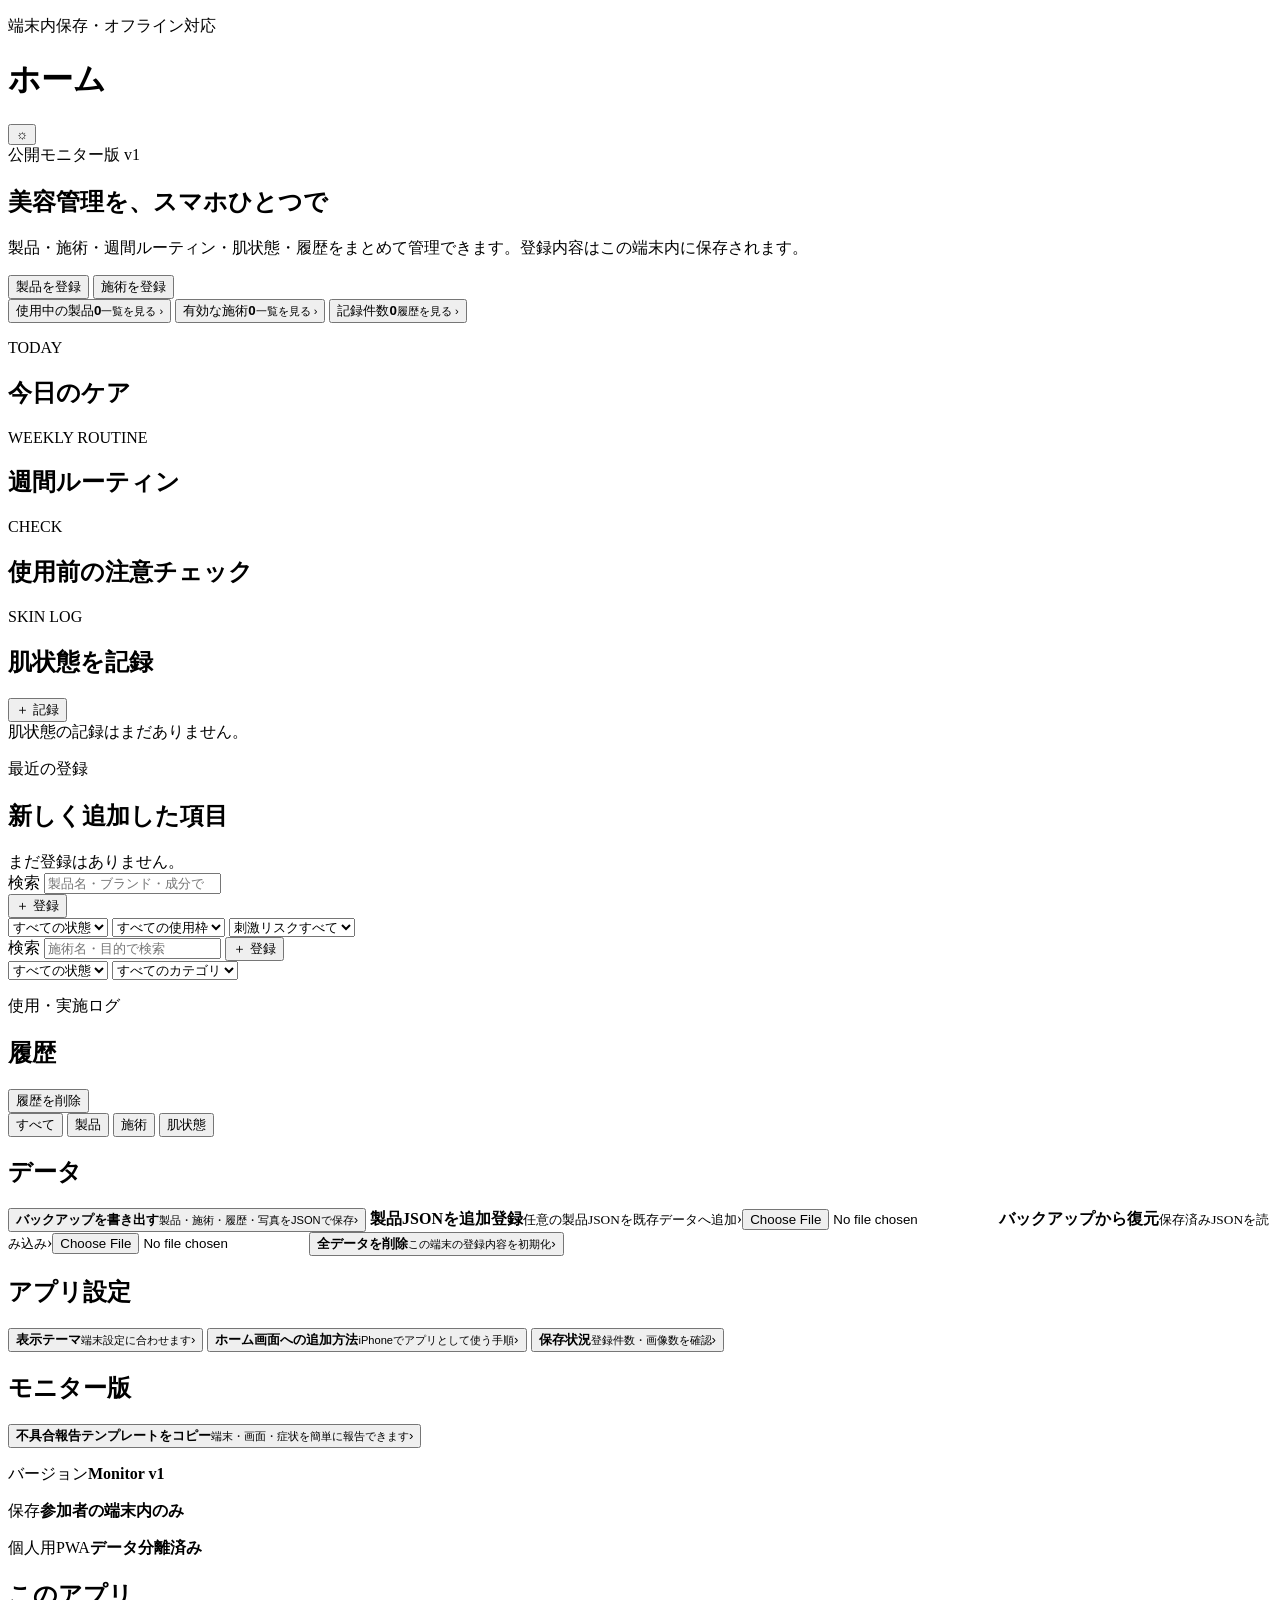
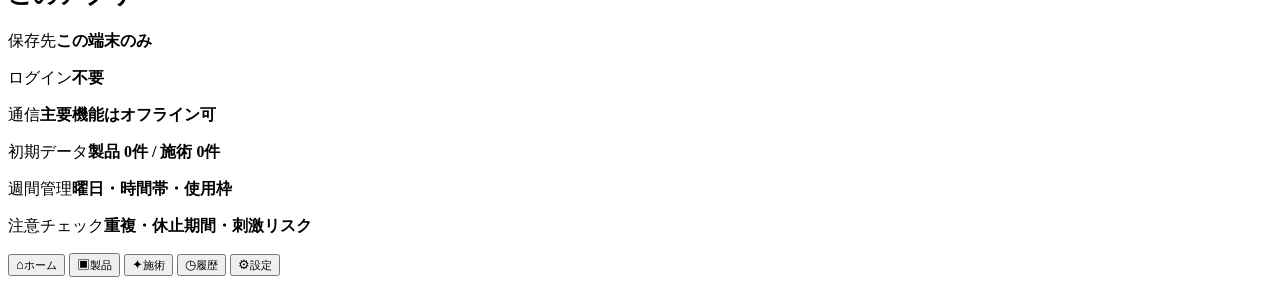
==== docs/cosmetics-manager-monitor/index.html @ 2ebe32fd "Create public monitor PWA shell" ====
<!doctype html>
<html lang="ja">
<head>
  <meta charset="utf-8">
  <meta name="viewport" content="width=device-width, initial-scale=1, viewport-fit=cover">
  <meta name="theme-color" content="#fff8f5">
  <meta name="description" content="化粧品・施術・週間ルーティン・肌状態をスマホで管理できる公開モニター版PWA">
  <meta name="apple-mobile-web-app-capable" content="yes">
  <meta name="apple-mobile-web-app-status-bar-style" content="default">
  <meta name="apple-mobile-web-app-title" content="美容管理 Monitor">
  <link rel="manifest" href="manifest.webmanifest?v=1">
  <link rel="icon" href="icons/icon-192.png" sizes="192x192">
  <link rel="apple-touch-icon" href="icons/icon-192.png">
  <link rel="stylesheet" href="styles.css?v=1">
  <title>美容管理｜公開モニター版</title>
</head>
<body>
  <div class="app-shell">
    <header class="topbar">
      <div>
        <p class="eyebrow">端末内保存・オフライン対応</p>
        <h1 id="screenTitle">ホーム</h1>
      </div>
      <button id="themeToggle" class="icon-btn" type="button" aria-label="表示テーマを切り替える">☼</button>
    </header>

    <main id="app" class="content" tabindex="-1">
      <section class="screen active" data-screen="home">
        <div class="hero-card">
          <div>
            <span class="status-pill">公開モニター版 v1</span>
            <h2>美容管理を、スマホひとつで</h2>
            <p>製品・施術・週間ルーティン・肌状態・履歴をまとめて管理できます。登録内容はこの端末内に保存されます。</p>
          </div>
          <div class="hero-actions">
            <button class="primary-btn" data-action="new-product" type="button">製品を登録</button>
            <button class="secondary-btn" data-action="new-treatment" type="button">施術を登録</button>
          </div>
        </div>

        <div class="stat-grid" aria-label="登録状況">
          <button class="stat-card tap-card" data-go-screen="products" type="button"><span>使用中の製品</span><strong id="productCount">0</strong><small>一覧を見る ›</small></button>
          <button class="stat-card tap-card" data-go-screen="treatments" type="button"><span>有効な施術</span><strong id="treatmentCount">0</strong><small>一覧を見る ›</small></button>
          <button class="stat-card tap-card" data-go-screen="history" type="button"><span>記録件数</span><strong id="historyCount">0</strong><small>履歴を見る ›</small></button>
        </div>

        <section class="panel routine-panel">
          <div class="section-heading">
            <div><p class="eyebrow">TODAY</p><h2>今日のケア</h2></div>
            <span id="todayLabel" class="mini-label"></span>
          </div>
          <div id="todayRoutine" class="routine-list"></div>
        </section>

        <section class="panel">
          <div class="section-heading">
            <div><p class="eyebrow">WEEKLY ROUTINE</p><h2>週間ルーティン</h2></div>
          </div>
          <div id="routineDayPicker" class="day-picker compact-days" aria-label="曜日を選択"></div>
          <div id="weeklyRoutine" class="routine-list"></div>
        </section>

        <section class="panel safety-panel">
          <div class="section-heading">
            <div><p class="eyebrow">CHECK</p><h2>使用前の注意チェック</h2></div>
          </div>
          <div id="safetyChecks"></div>
        </section>

        <section class="panel skin-panel">
          <div class="section-heading">
            <div><p class="eyebrow">SKIN LOG</p><h2>肌状態を記録</h2></div>
            <button id="newSkinLogBtn" class="primary-btn compact" type="button">＋ 記録</button>
          </div>
          <div id="latestSkinLog" class="empty-state">肌状態の記録はまだありません。</div>
        </section>

        <section class="panel">
          <div class="section-heading">
            <div><p class="eyebrow">最近の登録</p><h2>新しく追加した項目</h2></div>
          </div>
          <div id="recentItems" class="empty-state">まだ登録はありません。</div>
        </section>
      </section>

      <section class="screen" data-screen="products">
        <div class="toolbar">
          <label class="search-box">
            <span>検索</span>
            <input id="productSearch" type="search" placeholder="製品名・ブランド・成分で検索">
          </label>
          <div class="toolbar-actions">
            <button class="primary-btn compact" data-action="new-product" type="button">＋ 登録</button>
          </div>
        </div>
        <div class="filter-row">
          <select id="productStatusFilter" aria-label="状態で絞り込み"><option value="">すべての状態</option><option>使用中</option><option>休止</option><option>終了</option></select>
          <select id="productFrameFilter" aria-label="使用枠で絞り込み"><option value="">すべての使用枠</option><option>通常</option><option>実家</option><option>寝る前</option><option>休止</option></select>
          <select id="productRiskFilter" aria-label="刺激リスクで絞り込み"><option value="">刺激リスクすべて</option><option>低</option><option>中</option><option>高</option></select>
        </div>
        <div id="productList" class="card-list"></div>
      </section>

      <section class="screen" data-screen="treatments">
        <div class="toolbar">
          <label class="search-box">
            <span>検索</span>
            <input id="treatmentSearch" type="search" placeholder="施術名・目的で検索">
          </label>
          <button class="primary-btn compact" data-action="new-treatment" type="button">＋ 登録</button>
        </div>
        <div class="filter-row two-cols">
          <select id="treatmentStatusFilter" aria-label="状態で絞り込み"><option value="">すべての状態</option><option>継続</option><option>休止</option><option>終了</option></select>
          <select id="treatmentCategoryFilter" aria-label="カテゴリで絞り込み"><option value="">すべてのカテゴリ</option><option>セルフケア</option><option>美容医療</option><option>皮膚科</option><option>機器</option><option>その他</option></select>
        </div>
        <div id="treatmentList" class="card-list"></div>
      </section>

      <section class="screen" data-screen="history">
        <div class="section-heading">
          <div><p class="eyebrow">使用・実施ログ</p><h2>履歴</h2></div>
          <button id="clearHistoryBtn" class="text-btn danger-text" type="button">履歴を削除</button>
        </div>
        <div id="historyFilters" class="segment-row" aria-label="履歴の種類">
          <button class="segment active" data-history-filter="" type="button">すべて</button>
          <button class="segment" data-history-filter="product" type="button">製品</button>
          <button class="segment" data-history-filter="treatment" type="button">施術</button>
          <button class="segment" data-history-filter="skin" type="button">肌状態</button>
        </div>
        <div id="historyList" class="timeline"></div>
      </section>

      <section class="screen" data-screen="settings">
        <section class="panel settings-panel">
          <h2>データ</h2>
          <button id="exportBtn" class="setting-row" type="button"><span><strong>バックアップを書き出す</strong><small>製品・施術・履歴・写真をJSONで保存</small></span><span>›</span></button>
          <label class="setting-row file-row"><span><strong>製品JSONを追加登録</strong><small>任意の製品JSONを既存データへ追加</small></span><span>›</span><input id="mergeProductsInput" class="merge-products-input" data-merge-products-input type="file" accept="application/json,.json"></label>
          <label class="setting-row file-row"><span><strong>バックアップから復元</strong><small>保存済みJSONを読み込み</small></span><span>›</span><input id="importInput" type="file" accept="application/json,.json"></label>
          <button id="resetBtn" class="setting-row danger-row" type="button"><span><strong>全データを削除</strong><small>この端末の登録内容を初期化</small></span><span>›</span></button>
        </section>
        <section class="panel settings-panel">
          <h2>アプリ設定</h2>
          <button id="settingsThemeBtn" class="setting-row" type="button"><span><strong>表示テーマ</strong><small id="settingsThemeLabel">端末設定に合わせます</small></span><span>›</span></button>
          <button id="settingsHomeBtn" class="setting-row" type="button"><span><strong>ホーム画面への追加方法</strong><small>iPhoneでアプリとして使う手順</small></span><span>›</span></button>
          <button id="settingsStorageBtn" class="setting-row" type="button"><span><strong>保存状況</strong><small>登録件数・画像数を確認</small></span><span>›</span></button>
        </section>
        <section class="panel settings-panel">
          <h2>モニター版</h2>
          <button id="monitorFeedbackBtn" class="setting-row" type="button"><span><strong>不具合報告テンプレートをコピー</strong><small>端末・画面・症状を簡単に報告できます</small></span><span>›</span></button>
          <div class="about-list">
            <p><span>バージョン</span><strong>Monitor v1</strong></p>
            <p><span>保存</span><strong>参加者の端末内のみ</strong></p>
            <p><span>個人用PWA</span><strong>データ分離済み</strong></p>
          </div>
        </section>
        <section class="panel settings-panel">
          <h2>このアプリ</h2>
          <div class="about-list">
            <p><span>保存先</span><strong>この端末のみ</strong></p>
            <p><span>ログイン</span><strong>不要</strong></p>
            <p><span>通信</span><strong>主要機能はオフライン可</strong></p>
            <p><span>初期データ</span><strong>製品 0件 / 施術 0件</strong></p>
            <p><span>週間管理</span><strong>曜日・時間帯・使用枠</strong></p>
            <p><span>注意チェック</span><strong>重複・休止期間・刺激リスク</strong></p>
          </div>
        </section>
      </section>
    </main>

    <nav class="bottom-nav" aria-label="主要メニュー">
      <button class="nav-item active" data-target="home" type="button"><span>⌂</span><small>ホーム</small></button>
      <button class="nav-item" data-target="products" type="button"><span>▣</span><small>製品</small></button>
      <button class="nav-item" data-target="treatments" type="button"><span>✦</span><small>施術</small></button>
      <button class="nav-item" data-target="history" type="button"><span>◷</span><small>履歴</small></button>
      <button class="nav-item" data-target="settings" type="button"><span>⚙</span><small>設定</small></button>
    </nav>
  </div>

  <dialog id="editorDialog" class="sheet-dialog">
    <form id="editorForm" method="dialog" class="sheet">
      <div class="sheet-handle"></div>
      <div class="sheet-header">
        <div><p id="editorEyebrow" class="eyebrow">新規登録</p><h2 id="editorTitle">製品を登録</h2></div>
        <button id="closeEditor" class="icon-btn" value="cancel" type="button" aria-label="閉じる">×</button>
      </div>
      <div id="editorFields" class="form-fields"></div>
      <div class="sheet-actions">
        <button class="secondary-btn" id="cancelEditor" value="cancel" type="button">キャンセル</button>
        <button class="primary-btn" id="saveEditor" value="default" type="submit">保存</button>
      </div>
    </form>
  </dialog>

  <dialog id="confirmDialog" class="confirm-dialog">
    <form method="dialog" class="confirm-card">
      <h2 id="confirmTitle">確認</h2>
      <p id="confirmMessage"></p>
      <div class="confirm-actions">
        <button id="confirmCancel" class="secondary-btn" value="cancel" type="button">キャンセル</button>
        <button id="confirmOk" class="danger-btn" value="confirm" type="button">削除する</button>
      </div>
    </form>
  </dialog>

  <dialog id="logDialog" class="confirm-dialog log-dialog">
    <form id="logForm" class="confirm-card">
      <h2 id="logTitle">記録</h2>
      <div class="form-fields">
        <div class="field"><label for="logDateTime">日時</label><input id="logDateTime" name="createdAt" type="datetime-local" required></div>
        <div class="field"><label for="logNote">メモ</label><textarea id="logNote" name="note" placeholder="肌の反応、使用量、施術後の状態など"></textarea></div>
      </div>
      <div class="confirm-actions">
        <button id="logCancel" class="secondary-btn" type="button">キャンセル</button>
        <button class="primary-btn" type="submit">記録する</button>
      </div>
    </form>
  </dialog>

  <dialog id="skinDialog" class="confirm-dialog skin-dialog">
    <form id="skinForm" class="confirm-card">
      <h2>肌状態を記録</h2>
      <p class="dialog-help">その日の肌を5段階で記録します。</p>
      <div id="skinScorePicker" class="score-picker">
        <button type="button" data-score="1">1<span>不調</span></button>
        <button type="button" data-score="2">2<span>やや不調</span></button>
        <button type="button" data-score="3">3<span>普通</span></button>
        <button type="button" data-score="4">4<span>良好</span></button>
        <button type="button" data-score="5">5<span>とても良好</span></button>
      </div>
      <input id="skinScore" name="score" type="hidden" value="3">
      <div class="form-fields skin-form-fields">
        <div class="field"><label for="skinCondition">状態タグ</label><input id="skinCondition" name="condition" type="text" placeholder="例：乾燥、赤み、皮脂、安定"></div>
        <div class="field"><label for="skinNote">メモ</label><textarea id="skinNote" name="note" placeholder="気づいた変化や刺激感など"></textarea></div>
      </div>
      <div class="confirm-actions">
        <button id="skinCancel" class="secondary-btn" type="button">キャンセル</button>
        <button class="primary-btn" type="submit">保存</button>
      </div>
    </form>
  </dialog>

  <dialog id="detailDialog" class="sheet-dialog detail-dialog">
    <div class="sheet detail-sheet">
      <div class="sheet-handle"></div>
      <div class="sheet-header">
        <div><p id="detailEyebrow" class="eyebrow">詳細</p><h2 id="detailTitle">詳細</h2></div>
        <button id="detailClose" class="icon-btn" type="button" aria-label="閉じる">×</button>
      </div>
      <div id="detailBody" class="detail-body"></div>
      <div id="detailActions" class="detail-actions"></div>
    </div>
  </dialog>

  <dialog id="historyEditDialog" class="confirm-dialog history-edit-dialog">
    <form id="historyEditForm" class="confirm-card">
      <h2 id="historyEditTitle">記録を編集</h2>
      <div id="historyEditFields" class="form-fields"></div>
      <div class="confirm-actions">
        <button id="historyEditCancel" class="secondary-btn" type="button">キャンセル</button>
        <button class="primary-btn" type="submit">保存</button>
      </div>
    </form>
  </dialog>

  <dialog id="infoDialog" class="confirm-dialog info-dialog">
    <div class="confirm-card">
      <h2 id="infoTitle">情報</h2>
      <div id="infoBody" class="info-body"></div>
      <div class="confirm-actions single">
        <button id="infoClose" class="primary-btn" type="button">閉じる</button>
      </div>
    </div>
  </dialog>

  <div id="toast" class="toast" role="status" aria-live="polite"></div>
  <script src="app.js?v=1" defer></script>
  <script src="app-v2.js?v=1" defer></script>
  <script src="app-v3.js?v=1" defer></script>
</body>
</html>
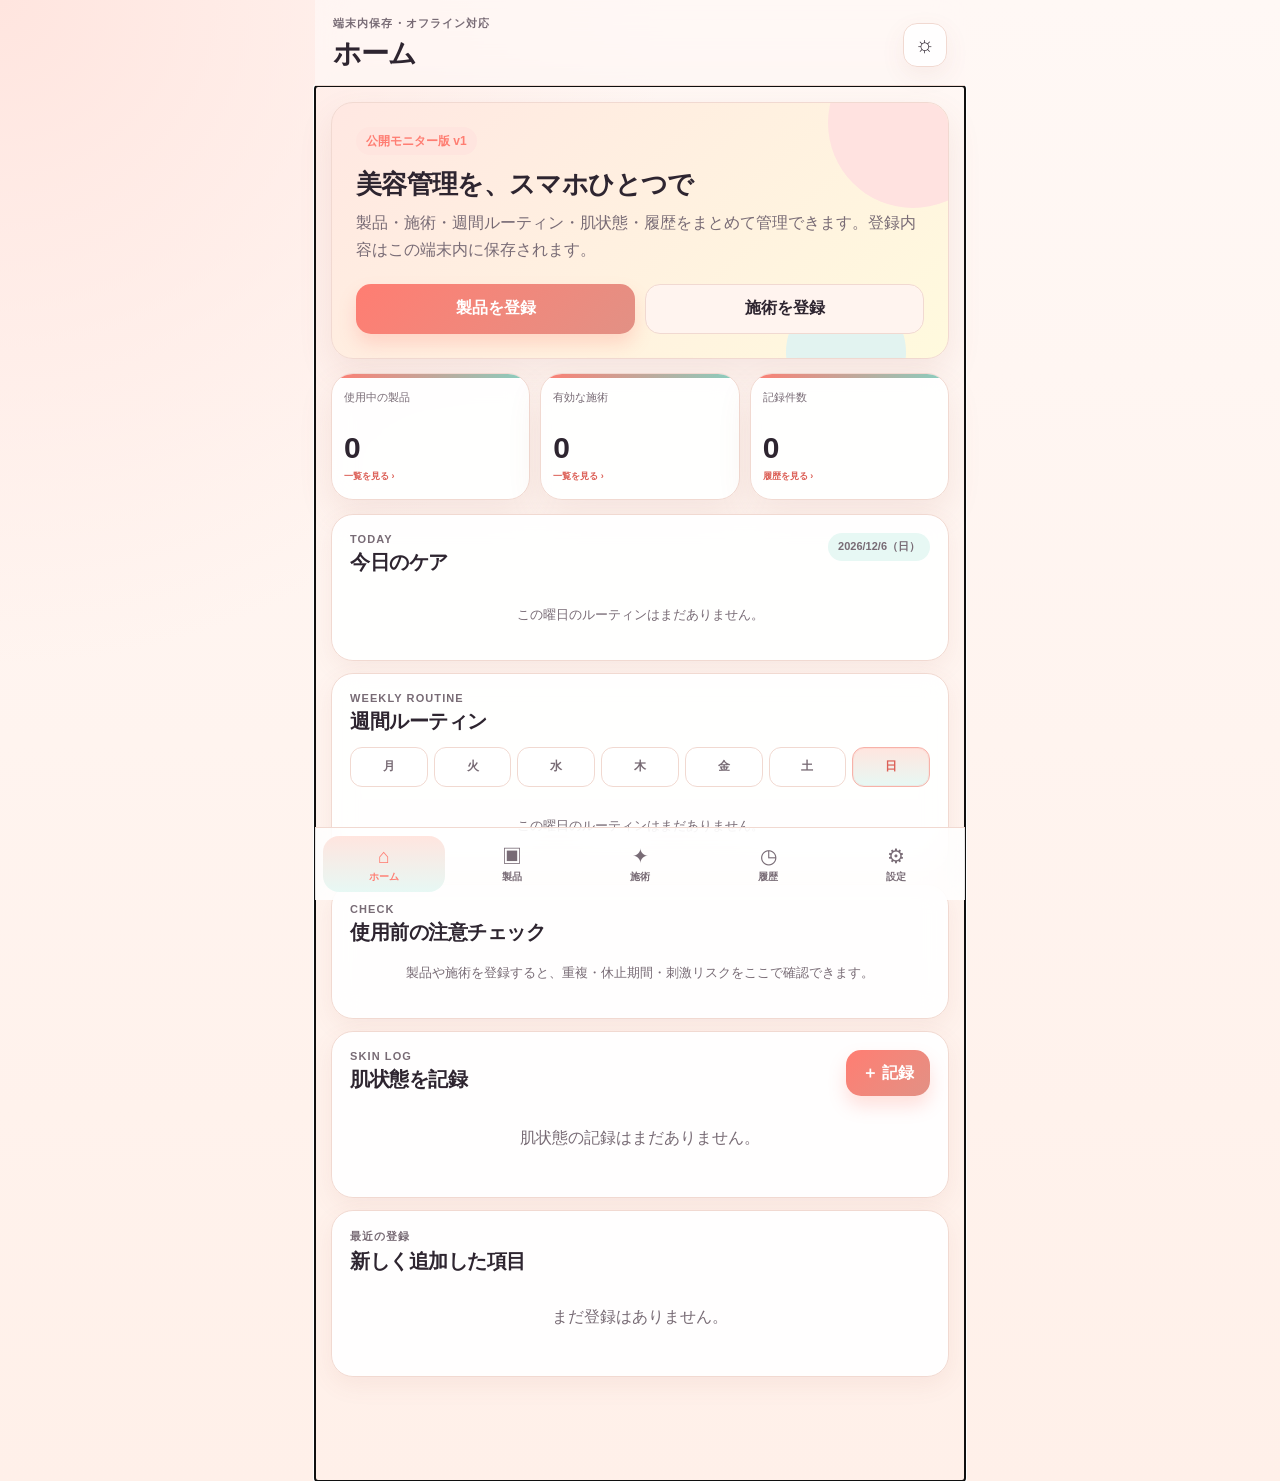
==== commit b84aeddd: "Use shared app icons in monitor build" ====
--- a/docs/cosmetics-manager-monitor/index.html
+++ b/docs/cosmetics-manager-monitor/index.html
@@ -9,8 +9,8 @@
   <meta name="apple-mobile-web-app-status-bar-style" content="default">
   <meta name="apple-mobile-web-app-title" content="美容管理 Monitor">
   <link rel="manifest" href="manifest.webmanifest?v=1">
-  <link rel="icon" href="icons/icon-192.png" sizes="192x192">
-  <link rel="apple-touch-icon" href="icons/icon-192.png">
+  <link rel="icon" href="../cosmetics-manager-pwa/icons/icon-192.png" sizes="192x192">
+  <link rel="apple-touch-icon" href="../cosmetics-manager-pwa/icons/icon-192.png">
   <link rel="stylesheet" href="styles.css?v=1">
   <title>美容管理｜公開モニター版</title>
 </head>
--- a/docs/cosmetics-manager-monitor/styles.css
+++ b/docs/cosmetics-manager-monitor/styles.css
@@ -0,0 +1,123 @@
+:root{
+  color-scheme:light;
+  --bg:#fff8f5;--bg2:#fff0e9;--surface:rgba(255,255,255,.92);--surface2:#fff4ef;
+  --text:#2e2530;--muted:#786b75;--line:#f1d9d1;--accent:#ff7d72;--accent2:#87cfc0;
+  --accentSoft:#ffe5df;--freshSoft:#e7f8f4;--danger:#cf4f63;
+  --shadow:0 14px 34px rgba(166,90,71,.11);--soft:0 8px 24px rgba(166,90,71,.08);--radius:22px;
+  --surface-2:var(--surface2);--accent-soft:var(--accentSoft);--accent-fresh:var(--accent2);--accent-fresh-soft:var(--freshSoft);--accent-strong:#dc6057
+}
+:root[data-theme="dark"]{
+  color-scheme:dark;--bg:#171420;--bg2:#251d2f;--surface:rgba(38,31,49,.94);--surface2:#2d2538;
+  --text:#fff6fb;--muted:#ccb9c7;--line:#40354d;--accent:#ff9f92;--accent2:#90d6c7;
+  --accentSoft:#4b2d37;--freshSoft:#213736;--danger:#ff9bad;--shadow:0 12px 28px rgba(0,0,0,.28);--soft:0 8px 18px rgba(0,0,0,.22);
+  --surface-2:var(--surface2);--accent-soft:var(--accentSoft);--accent-fresh:var(--accent2);--accent-fresh-soft:var(--freshSoft);--accent-strong:#ffc0b6
+}
+*{box-sizing:border-box}
+html{background:radial-gradient(circle at top left,var(--accentSoft),transparent 34%),linear-gradient(180deg,var(--bg),var(--bg2))}
+body{margin:0;min-height:100vh;font-family:-apple-system,BlinkMacSystemFont,"Hiragino Sans","Yu Gothic","Noto Sans JP",sans-serif;color:var(--text);background:transparent;-webkit-tap-highlight-color:transparent}
+button,input,select,textarea{font:inherit}button{cursor:pointer}
+.app-shell{width:min(100%,650px);min-height:100vh;margin:auto}
+.topbar{position:sticky;top:0;z-index:20;display:flex;justify-content:space-between;align-items:center;padding:calc(16px + env(safe-area-inset-top)) 18px 12px;background:color-mix(in srgb,var(--bg) 78%,transparent);backdrop-filter:blur(18px);border-bottom:1px solid color-mix(in srgb,var(--line) 82%,transparent)}
+h1,h2,h3,p{margin-top:0}h1{margin-bottom:0;font-size:28px;letter-spacing:-.04em}h2{margin-bottom:8px;font-size:20px;letter-spacing:-.025em}
+.eyebrow{margin-bottom:4px;color:var(--muted);font-size:11px;font-weight:800;letter-spacing:.1em}
+.content{padding:16px 16px calc(104px + env(safe-area-inset-bottom))}
+.screen{display:none}.screen.active{display:block}
+.hero-card,.panel,.item-card,.stat-card,.timeline-item,.confirm-card{background:var(--surface);border:1px solid var(--line);border-radius:var(--radius);box-shadow:var(--shadow);backdrop-filter:blur(12px)}
+.hero-card{position:relative;overflow:hidden;padding:24px;background:linear-gradient(140deg,color-mix(in srgb,var(--accentSoft) 90%,white 10%),color-mix(in srgb,#fff9d9 88%,white 12%))}
+:root[data-theme="dark"] .hero-card{background:linear-gradient(140deg,#4b2d37,#3a3130)}
+.hero-card:before,.hero-card:after{content:"";position:absolute;border-radius:999px;pointer-events:none}
+.hero-card:before{width:170px;height:170px;right:-50px;top:-65px;background:color-mix(in srgb,var(--accent) 22%,white 78%)}
+.hero-card:after{width:120px;height:120px;right:42px;bottom:-54px;background:color-mix(in srgb,var(--accent2) 24%,white 76%)}
+.hero-card>*{position:relative;z-index:1}.hero-card h2{font-size:26px;margin:12px 0 8px}.hero-card p{margin-bottom:0;color:var(--muted);line-height:1.68}
+.status-pill,.badge{display:inline-flex;align-items:center;min-height:28px;padding:5px 10px;border-radius:999px;background:var(--accentSoft);color:var(--accent);font-size:12px;font-weight:800}
+.hero-actions{display:grid;grid-template-columns:1fr 1fr;gap:10px;margin-top:20px}
+.primary-btn,.secondary-btn,.danger-btn{min-height:50px;padding:12px 16px;border-radius:15px;border:0;font-weight:800;transition:.16s}
+.primary-btn{background:linear-gradient(135deg,var(--accent),color-mix(in srgb,var(--accent) 76%,var(--accent2) 24%));color:#fff;box-shadow:0 10px 18px color-mix(in srgb,var(--accent) 24%,transparent)}
+.secondary-btn{background:var(--surface2);color:var(--text);border:1px solid var(--line)}.danger-btn{background:var(--danger);color:#fff}.compact{min-height:46px;white-space:nowrap}
+.primary-btn:active,.secondary-btn:active,.danger-btn:active,.icon-btn:active,.nav-item:active,.item-actions button:active{transform:scale(.985)}
+.stat-grid{display:grid;grid-template-columns:repeat(3,1fr);gap:10px;margin:14px 0}
+.stat-card{position:relative;overflow:hidden;min-width:0;padding:16px 12px}.stat-card:before{content:"";position:absolute;left:0;right:0;top:0;height:4px;background:linear-gradient(90deg,var(--accent),var(--accent2))}
+.stat-card span{display:block;min-height:34px;color:var(--muted);font-size:11px;line-height:1.45}.stat-card strong{display:block;margin-top:7px;font-size:30px}
+.panel{padding:18px;margin-top:12px;box-shadow:var(--soft)}.section-heading{display:flex;justify-content:space-between;align-items:flex-start;gap:10px}.section-heading h2{margin-bottom:0}
+.empty-state{padding:28px 8px;color:var(--muted);text-align:center;line-height:1.7}
+.toolbar{display:flex;align-items:end;gap:9px;margin-bottom:12px}.search-box{flex:1;display:block}.search-box span{display:block;margin:0 0 5px 4px;color:var(--muted);font-size:11px;font-weight:700}
+.search-box input,.form-fields input,.form-fields select,.form-fields textarea{width:100%;min-height:50px;padding:12px 13px;border:1px solid var(--line);border-radius:14px;background:var(--surface);color:var(--text);outline:none}
+.search-box input:focus,.form-fields input:focus,.form-fields select:focus,.form-fields textarea:focus{border-color:var(--accent);box-shadow:0 0 0 4px color-mix(in srgb,var(--accent) 16%,transparent)}
+.card-list{display:grid;gap:10px}.item-card{padding:14px;overflow:hidden;box-shadow:var(--soft)}.item-card-main{display:grid;grid-template-columns:74px 1fr;gap:13px}
+.item-image,.item-image-placeholder{width:74px;height:74px;border-radius:18px;object-fit:cover;background:linear-gradient(180deg,var(--surface2),var(--accentSoft))}
+.item-image-placeholder{display:grid;place-items:center;font-size:28px;color:var(--accent)}
+.item-meta h3{margin:3px 0 6px;font-size:18px;line-height:1.3}.item-meta p{margin:0;color:var(--muted);font-size:13px;line-height:1.55}.item-topline{display:flex;align-items:center;gap:7px;flex-wrap:wrap}
+.badge{min-height:24px;padding:3px 8px;font-size:11px}.badge.muted{background:var(--freshSoft);color:color-mix(in srgb,var(--accent2) 46%,var(--text) 54%)}
+.item-actions{display:grid;grid-template-columns:repeat(3,1fr);gap:8px;margin-top:13px;padding-top:12px;border-top:1px solid var(--line)}
+.item-actions button{min-height:42px;border:0;border-radius:12px;background:var(--surface2);color:var(--text);font-size:13px;font-weight:800}.item-actions .log{background:var(--freshSoft)}.item-actions .delete{color:var(--danger)}
+.bottom-nav{position:fixed;left:50%;bottom:0;z-index:30;transform:translateX(-50%);width:min(100%,650px);display:grid;grid-template-columns:repeat(5,1fr);gap:6px;padding:8px 8px calc(8px + env(safe-area-inset-bottom));background:color-mix(in srgb,var(--surface) 90%,transparent);backdrop-filter:blur(18px);border-top:1px solid var(--line)}
+.nav-item{min-height:56px;border:0;border-radius:16px;background:transparent;color:var(--muted)}.nav-item span{display:block;font-size:20px;line-height:1.1}.nav-item small{display:block;margin-top:3px;font-size:10px;font-weight:800}
+.nav-item.active{background:linear-gradient(180deg,var(--accentSoft),var(--freshSoft));color:var(--accent)}
+.icon-btn{width:44px;height:44px;border:1px solid var(--line);border-radius:14px;background:var(--surface);color:var(--text);font-size:22px;box-shadow:var(--soft)}
+.text-btn{border:0;background:transparent;color:var(--accent);font-weight:800}.danger-text{color:var(--danger)}
+.timeline{display:grid;gap:10px}.timeline-item{position:relative;padding:14px 14px 14px 18px;box-shadow:var(--soft)}.timeline-item:before{content:"";position:absolute;left:0;top:15px;bottom:15px;width:5px;background:linear-gradient(180deg,var(--accent),var(--accent2));border-radius:0 4px 4px 0}
+.timeline-item h3{margin:0 0 4px;font-size:16px}.timeline-item p{margin:0;color:var(--muted);font-size:12px;line-height:1.5}
+.settings-panel h2{margin-bottom:8px}.setting-row{width:100%;min-height:66px;display:flex;align-items:center;justify-content:space-between;gap:10px;padding:12px 0;border:0;border-top:1px solid var(--line);background:transparent;color:var(--text);text-align:left}
+.setting-row strong,.setting-row small{display:block}.setting-row small{margin-top:4px;color:var(--muted);line-height:1.4}.file-row{position:relative;cursor:pointer}.file-row input{position:absolute;inset:0;opacity:0}.danger-row strong{color:var(--danger)}
+.about-list p{display:flex;justify-content:space-between;gap:14px;margin:0;padding:10px 0;border-top:1px solid var(--line)}.about-list span{color:var(--muted)}.about-list strong{text-align:right;font-size:13px}
+.sheet-dialog,.confirm-dialog{width:100%;max-width:650px;margin:auto auto 0;padding:0;border:0;background:transparent;color:var(--text)}.sheet-dialog::backdrop,.confirm-dialog::backdrop{background:rgba(23,18,26,.42);backdrop-filter:blur(6px)}
+.sheet{max-height:88vh;overflow:auto;padding:8px 16px calc(18px + env(safe-area-inset-bottom));border-radius:28px 28px 0 0;background:var(--surface)}
+.sheet-handle{width:44px;height:5px;margin:2px auto 12px;border-radius:99px;background:var(--line)}.sheet-header{position:sticky;top:0;z-index:2;display:flex;justify-content:space-between;align-items:center;gap:12px;padding:6px 0 12px;background:var(--surface)}.sheet-header h2{margin-bottom:0}
+.form-fields{display:grid;gap:13px}.field label,.field>span{display:block;margin:0 0 6px 2px;font-size:12px;font-weight:800}.field textarea{min-height:92px;resize:vertical}
+.photo-preview{display:none;width:100%;max-height:220px;object-fit:cover;border-radius:18px;margin-top:8px}.photo-preview.visible{display:block}.photo-tools{display:flex;gap:8px;margin-top:8px}.photo-tools button{flex:1;min-height:42px;border:1px solid var(--line);border-radius:12px;background:var(--surface2);color:var(--text)}
+.sheet-actions{position:sticky;bottom:0;display:grid;grid-template-columns:1fr 1fr;gap:9px;margin-top:18px;padding-top:12px;background:var(--surface)}
+.confirm-dialog{margin:auto;padding:20px}.confirm-card{padding:20px}.confirm-card p{color:var(--muted);line-height:1.6}.confirm-actions{display:grid;grid-template-columns:1fr 1fr;gap:9px;margin-top:18px}
+.toast{position:fixed;left:50%;bottom:calc(88px + env(safe-area-inset-bottom));z-index:100;transform:translate(-50%,20px);max-width:calc(100% - 28px);padding:12px 14px;border-radius:14px;background:color-mix(in srgb,var(--text) 84%,transparent);color:#fff;font-size:13px;font-weight:700;opacity:0;pointer-events:none;transition:.18s}.toast.show{opacity:1;transform:translate(-50%,0)}
+@media(max-width:380px){.content{padding-inline:12px}.topbar{padding-inline:14px}.hero-actions,.sheet-actions,.confirm-actions{grid-template-columns:1fr}.item-card-main{grid-template-columns:64px 1fr}.item-image,.item-image-placeholder{width:64px;height:64px}.item-actions{grid-template-columns:1fr}.toolbar{flex-direction:column;align-items:stretch}}
+
+
+/* v2 practical management UI */
+.mini-label{display:inline-flex;align-items:center;min-height:28px;padding:5px 10px;border-radius:999px;background:var(--accent-fresh-soft);color:var(--muted);font-size:11px;font-weight:800;white-space:nowrap}
+.filter-row{display:grid;grid-template-columns:repeat(3,1fr);gap:8px;margin:-2px 0 12px}.filter-row.two-cols{grid-template-columns:repeat(2,1fr)}
+.filter-row select{width:100%;min-height:43px;padding:9px 28px 9px 10px;border:1px solid var(--line);border-radius:13px;background:var(--surface);color:var(--text);font-size:12px;font-weight:700;outline:none}
+.routine-list{display:grid;gap:10px;margin-top:12px}.routine-group{padding:12px;border-radius:17px;background:color-mix(in srgb,var(--surface-2) 62%,var(--surface) 38%);border:1px solid color-mix(in srgb,var(--line) 78%,transparent)}
+.routine-group h3{margin:0 0 9px;font-size:13px;color:var(--accent-strong);letter-spacing:.02em}.routine-item{display:flex;align-items:center;justify-content:space-between;gap:10px;padding:10px 0;border-top:1px solid color-mix(in srgb,var(--line) 72%,transparent)}.routine-item:first-of-type{border-top:0;padding-top:0}.routine-item:last-child{padding-bottom:0}
+.routine-item strong,.routine-item small{display:block}.routine-item strong{font-size:14px}.routine-item small{margin-top:3px;color:var(--muted);font-size:11px;line-height:1.4}.routine-log-btn{flex:0 0 auto;min-width:58px;min-height:38px;padding:8px 10px;border:0;border-radius:11px;background:var(--accent-fresh-soft);color:color-mix(in srgb,var(--accent-fresh) 50%,var(--text) 50%);font-size:12px;font-weight:800}
+.day-picker{display:grid;grid-template-columns:repeat(7,1fr);gap:6px}.compact-days{margin-top:12px}.day-chip{min-width:0;min-height:40px;padding:6px 0;border:1px solid var(--line);border-radius:12px;background:var(--surface);color:var(--muted);font-size:12px;font-weight:800}.day-chip.active{border-color:color-mix(in srgb,var(--accent) 42%,var(--line));background:linear-gradient(180deg,var(--accent-soft),var(--accent-fresh-soft));color:var(--accent-strong);box-shadow:inset 0 0 0 1px color-mix(in srgb,var(--accent) 10%,transparent)}
+.small-empty{padding:16px 8px!important;font-size:13px}.check-list{display:grid;gap:8px;margin-top:10px}.check-row,.check-ok{display:flex;align-items:flex-start;gap:10px;padding:12px;border-radius:15px}.check-row>span,.check-ok>span{display:grid;place-items:center;flex:0 0 28px;width:28px;height:28px;border-radius:50%;font-weight:900}.check-row strong,.check-row small,.check-ok strong,.check-ok small{display:block}.check-row strong,.check-ok strong{font-size:13px}.check-row small,.check-ok small{margin-top:4px;color:var(--muted);font-size:11px;line-height:1.5}
+.check-row.alert{background:color-mix(in srgb,var(--accent-soft) 72%,var(--surface) 28%)}.check-row.alert>span{background:var(--danger);color:#fff}.check-row.watch{background:color-mix(in srgb,#fff5c9 66%,var(--surface) 34%)}.check-row.watch>span{background:#e6b24b;color:#402f08}.check-row.info{background:color-mix(in srgb,var(--accent-fresh-soft) 75%,var(--surface) 25%)}.check-row.info>span{background:var(--accent-fresh);color:#17362f}.check-ok{margin-top:10px;background:color-mix(in srgb,var(--accent-fresh-soft) 76%,var(--surface) 24%)}.check-ok>span{background:var(--accent-fresh);color:#163a32}
+:root[data-theme="dark"] .check-row.watch{background:#41371f}.skin-latest{display:flex;align-items:center;gap:14px;margin-top:12px;padding:13px;border-radius:17px;background:linear-gradient(135deg,var(--accent-soft),var(--accent-fresh-soft))}.skin-score-large{flex:0 0 auto;font-size:34px;font-weight:900;letter-spacing:-.05em;color:var(--accent-strong)}.skin-score-large span{font-size:14px;letter-spacing:0;color:var(--muted)}.skin-latest strong{font-size:14px}.skin-latest p{margin:4px 0 0;color:var(--muted);font-size:11px;line-height:1.45}
+.recent-row{display:flex;align-items:center;justify-content:space-between;gap:10px;padding:11px 0;border-top:1px solid var(--line)}.recent-row:first-child{border-top:0}.recent-row>div{display:flex;align-items:center;gap:8px;min-width:0}.recent-row strong{font-size:13px;white-space:nowrap;overflow:hidden;text-overflow:ellipsis}.recent-row small{color:var(--muted);font-size:10px;white-space:nowrap}
+.badge.risk-低{background:var(--accent-fresh-soft);color:color-mix(in srgb,var(--accent-fresh) 52%,var(--text) 48%)}.badge.risk-中{background:color-mix(in srgb,#fff0b8 75%,var(--surface) 25%);color:#775913}.badge.risk-高{background:color-mix(in srgb,var(--accent-soft) 78%,var(--surface) 22%);color:var(--danger)}
+.item-details{margin-top:12px;padding:10px 12px;border-radius:14px;background:color-mix(in srgb,var(--surface-2) 70%,var(--surface) 30%)}.item-details summary{cursor:pointer;color:var(--accent-strong);font-size:12px;font-weight:800;list-style:none}.item-details summary::-webkit-details-marker{display:none}.item-details summary:after{content:'＋';float:right}.item-details[open] summary:after{content:'−'}.item-details dl{display:grid;gap:0;margin:9px 0 0}.item-details dl>div{display:grid;grid-template-columns:112px 1fr;gap:10px;padding:8px 0;border-top:1px solid var(--line)}.item-details dt{color:var(--muted);font-size:11px}.item-details dd{margin:0;font-size:11px;line-height:1.5;overflow-wrap:anywhere}.inline-note{margin:8px 0 0!important;padding:9px 10px;border-radius:11px;background:var(--accent-soft);color:var(--danger)!important;font-size:11px!important;line-height:1.5!important}
+.field-grid.two{display:grid;grid-template-columns:1fr 1fr;gap:10px}.number-wrap{display:flex;align-items:center;gap:7px}.number-wrap input{min-width:0}.number-wrap span{flex:0 0 auto;color:var(--muted);font-size:12px;font-weight:700}.editor-days{margin-top:2px}.editor-days .day-chip{min-height:42px}
+.segment-row{display:grid;grid-template-columns:repeat(4,1fr);gap:6px;margin:12px 0}.segment{min-height:40px;border:1px solid var(--line);border-radius:12px;background:var(--surface);color:var(--muted);font-size:11px;font-weight:800}.segment.active{background:linear-gradient(180deg,var(--accent-soft),var(--accent-fresh-soft));color:var(--accent-strong);border-color:color-mix(in srgb,var(--accent) 32%,var(--line))}
+.timeline-head{display:flex;justify-content:space-between;align-items:flex-start;gap:10px}.score-badge{display:inline-flex;align-items:center;justify-content:center;min-width:48px;min-height:30px;padding:4px 8px;border-radius:999px;background:var(--accent-soft);color:var(--accent-strong);font-size:12px;font-weight:900}.history-condition{margin-top:7px!important;color:var(--text)!important;font-weight:700}.timeline-delete{margin-top:9px;padding:0;border:0;background:transparent;color:var(--danger);font-size:11px;font-weight:800}
+.dialog-help{color:var(--muted);font-size:12px;line-height:1.5}.score-picker{display:grid;grid-template-columns:repeat(5,1fr);gap:6px;margin:14px 0}.score-picker button{min-height:62px;padding:8px 3px;border:1px solid var(--line);border-radius:13px;background:var(--surface-2);color:var(--text);font-size:18px;font-weight:900}.score-picker button span{display:block;margin-top:4px;color:var(--muted);font-size:8px;font-weight:700}.score-picker button.active{background:linear-gradient(180deg,var(--accent-soft),var(--accent-fresh-soft));border-color:var(--accent);color:var(--accent-strong);box-shadow:0 0 0 2px color-mix(in srgb,var(--accent) 12%,transparent)}.skin-form-fields{margin-top:4px}
+.log-dialog .confirm-card,.skin-dialog .confirm-card{max-height:88vh;overflow:auto}
+@media(max-width:480px){.filter-row{grid-template-columns:1fr 1fr}.filter-row select:last-child{grid-column:1/-1}.filter-row.two-cols select:last-child{grid-column:auto}.item-details dl>div{grid-template-columns:96px 1fr}.field-grid.two{grid-template-columns:1fr 1fr}}
+@media(max-width:360px){.day-picker{gap:4px}.day-chip{font-size:11px}.field-grid.two{grid-template-columns:1fr}.score-picker{gap:4px}.score-picker button{font-size:16px}.segment-row{grid-template-columns:repeat(2,1fr)}}
+
+
+/* v3 complete tap interaction */
+.tap-card,.tap-row{cursor:pointer;touch-action:manipulation;-webkit-user-select:none;user-select:none}
+.tap-card{transition:transform .15s ease,box-shadow .15s ease,border-color .15s ease}
+.tap-card:active,.tap-row:active{transform:scale(.985)}
+.tap-card:focus-visible,.tap-row:focus-visible{outline:3px solid color-mix(in srgb,var(--accent) 25%,transparent);outline-offset:2px}
+button.stat-card{font:inherit;color:var(--text);text-align:left;cursor:pointer}
+.stat-card small{display:block;margin-top:5px;color:var(--accent-strong);font-size:9px;font-weight:800}
+.recent-row{width:100%;border:0;background:transparent;color:var(--text);text-align:left}
+.routine-item.tap-row{border-radius:11px;margin-inline:-4px;padding-inline:4px}
+.routine-item.tap-row:hover{background:color-mix(in srgb,var(--accent-soft) 32%,transparent)}
+.detail-sheet{max-height:90vh}.detail-body{display:grid;gap:12px;padding-bottom:4px}.detail-image{width:100%;max-height:280px;object-fit:cover;border-radius:20px;box-shadow:var(--soft)}
+.detail-badges{display:flex;gap:7px;flex-wrap:wrap}.detail-list{margin:0;display:grid}.detail-list>div{display:grid;grid-template-columns:120px 1fr;gap:12px;padding:11px 0;border-top:1px solid var(--line)}.detail-list dt{color:var(--muted);font-size:11px;font-weight:700}.detail-list dd{margin:0;font-size:12px;line-height:1.55;overflow-wrap:anywhere}
+.detail-warning{margin:0!important;padding:11px 12px;border-radius:13px;background:var(--accent-soft);color:var(--danger)!important;font-size:11px!important;line-height:1.55!important}
+.detail-actions{position:sticky;bottom:0;display:grid;grid-template-columns:1.2fr 1fr .8fr;gap:8px;margin-top:16px;padding-top:12px;background:var(--surface)}
+.detail-actions button{min-height:46px}
+.history-edit-dialog .confirm-card,.info-dialog .confirm-card{max-height:88vh;overflow:auto}.info-body{color:var(--text)}.info-body p{line-height:1.65}.info-steps{margin:8px 0 0;padding-left:22px}.info-steps li{margin:10px 0;color:var(--text);line-height:1.55}.info-note{margin:14px 0 0!important;padding:11px 12px;border-radius:13px;background:var(--freshSoft);color:var(--muted)!important;font-size:11px!important}
+.info-stats{display:grid}.info-stats p{display:flex;align-items:center;justify-content:space-between;gap:12px;margin:0;padding:12px 0;border-top:1px solid var(--line)}.info-stats span{color:var(--muted)}.info-stats strong{font-size:16px}
+.confirm-actions.single{grid-template-columns:1fr}.settings-panel+.settings-panel{margin-top:12px}
+.timeline-item.tap-card{cursor:pointer}
+@media(max-width:420px){.detail-actions{grid-template-columns:1fr 1fr}.detail-actions button:last-child{grid-column:1/-1}.detail-list>div{grid-template-columns:102px 1fr}}
+
+.toolbar-actions{display:flex;gap:8px;align-items:center}
+.import-label{display:inline-flex;align-items:center;justify-content:center;position:relative;cursor:pointer;white-space:nowrap}
+.import-label input{position:absolute;inset:0;width:100%;height:100%;opacity:0;cursor:pointer}
+@media(max-width:480px){.toolbar{align-items:stretch}.toolbar-actions{width:100%}.toolbar-actions>*{flex:1}}
+
+.feedback-template{white-space:pre-wrap;word-break:break-word;margin:12px 0 0;padding:12px;border-radius:14px;background:var(--surface2);border:1px solid var(--line);font-size:11px;line-height:1.6;color:var(--text)}
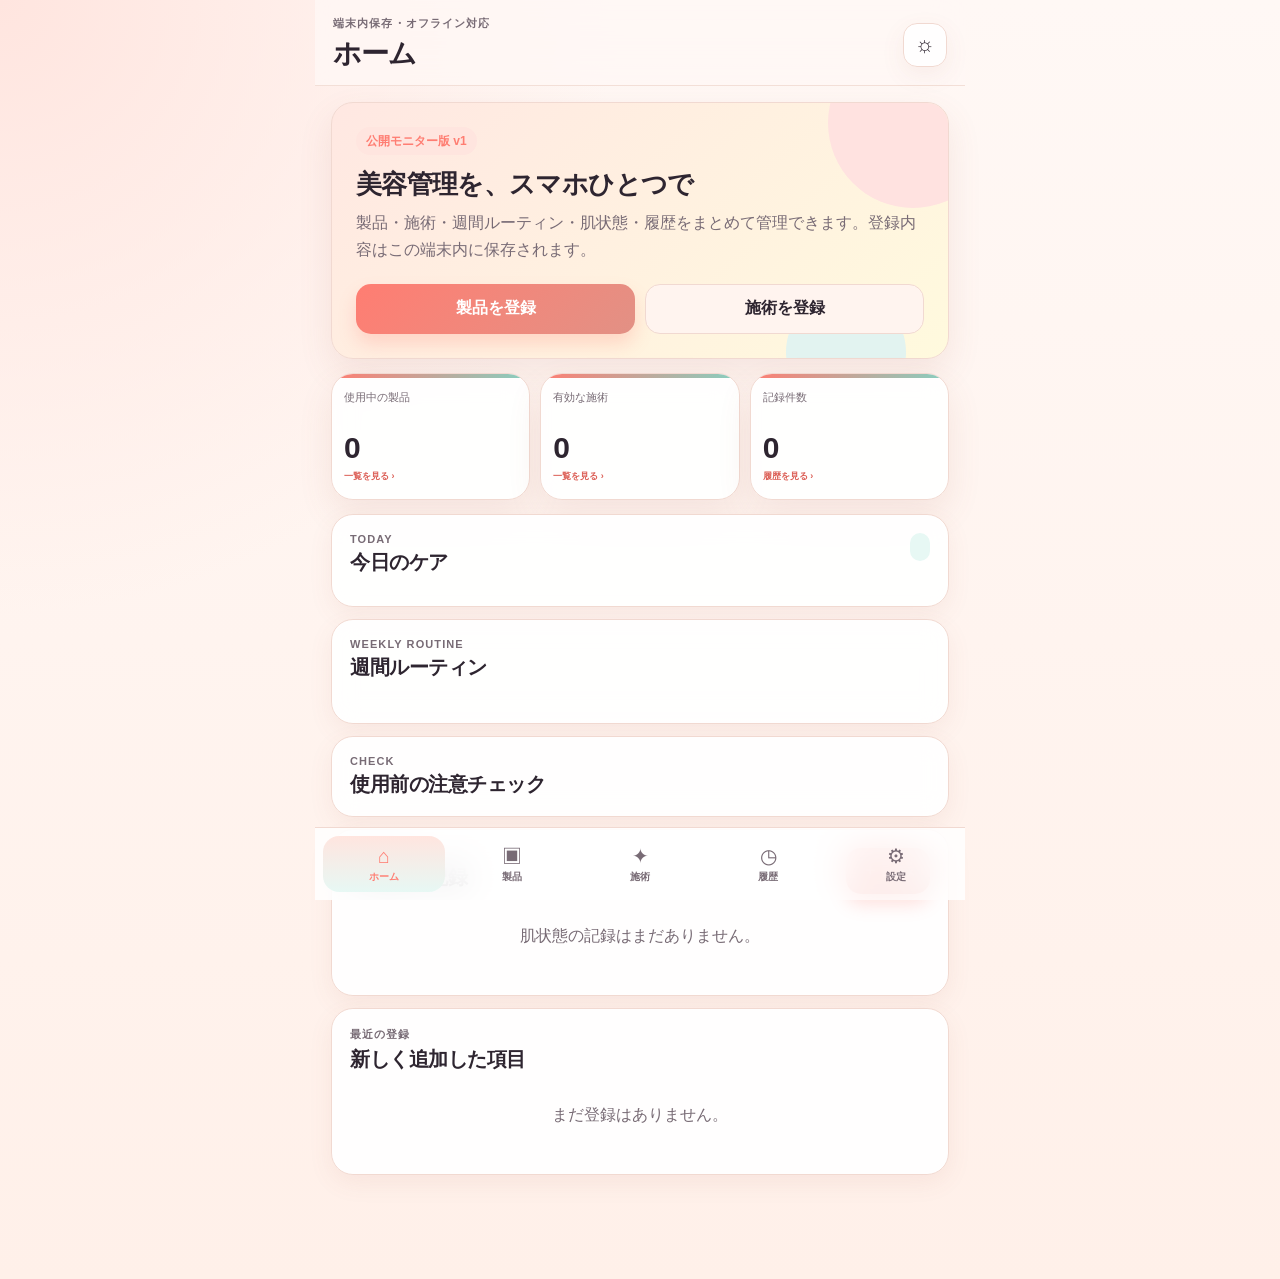
==== commit 5eb5cb9f: "Stop loading third-party product photos in cosmetics apps Remove the network product image catalog (" ====
--- a/docs/cosmetics-manager-monitor/index.html
+++ b/docs/cosmetics-manager-monitor/index.html
@@ -8,10 +8,10 @@
   <meta name="apple-mobile-web-app-capable" content="yes">
   <meta name="apple-mobile-web-app-status-bar-style" content="default">
   <meta name="apple-mobile-web-app-title" content="美容管理 Monitor">
-  <link rel="manifest" href="manifest.webmanifest?v=1">
+  <link rel="manifest" href="manifest.webmanifest?v=3">
   <link rel="icon" href="../cosmetics-manager-pwa/icons/icon-192.png" sizes="192x192">
   <link rel="apple-touch-icon" href="../cosmetics-manager-pwa/icons/icon-192.png">
-  <link rel="stylesheet" href="styles.css?v=1">
+  <link rel="stylesheet" href="styles.css?v=3">
   <title>美容管理｜公開モニター版</title>
 </head>
 <body>
@@ -273,8 +273,8 @@
   </dialog>
 
   <div id="toast" class="toast" role="status" aria-live="polite"></div>
-  <script src="app.js?v=1" defer></script>
-  <script src="app-v2.js?v=1" defer></script>
-  <script src="app-v3.js?v=1" defer></script>
+  <script src="app.js?v=3" defer></script>
+  <script src="app-v2.js?v=3" defer></script>
+  <script src="app-v3.js?v=3" defer></script>
 </body>
 </html>
--- a/docs/cosmetics-manager-monitor/styles.css
+++ b/docs/cosmetics-manager-monitor/styles.css
@@ -121,3 +121,10 @@
 @media(max-width:480px){.toolbar{align-items:stretch}.toolbar-actions{width:100%}.toolbar-actions>*{flex:1}}
 
 .feedback-template{white-space:pre-wrap;word-break:break-word;margin:12px 0 0;padding:12px;border-radius:14px;background:var(--surface2);border:1px solid var(--line);font-size:11px;line-height:1.6;color:var(--text)}
+
+.item-image-wrap{position:relative;display:block;width:74px;height:74px;border-radius:18px;overflow:hidden;background:linear-gradient(180deg,var(--surface2),var(--accentSoft))}
+.item-image-wrap .item-image{display:block;width:100%;height:100%;border-radius:18px;object-fit:contain;background:#fff}
+.item-image-wrap .image-fallback{display:none;position:absolute;inset:0;width:100%;height:100%;border-radius:18px}
+.detail-image-block{width:100%;overflow:hidden;border-radius:20px;background:#fff;box-shadow:var(--soft)}
+.detail-image-block .detail-image{display:block;width:100%;max-height:320px;object-fit:contain;background:#fff}
+@media(max-width:380px){.item-image-wrap{width:64px;height:64px}}
